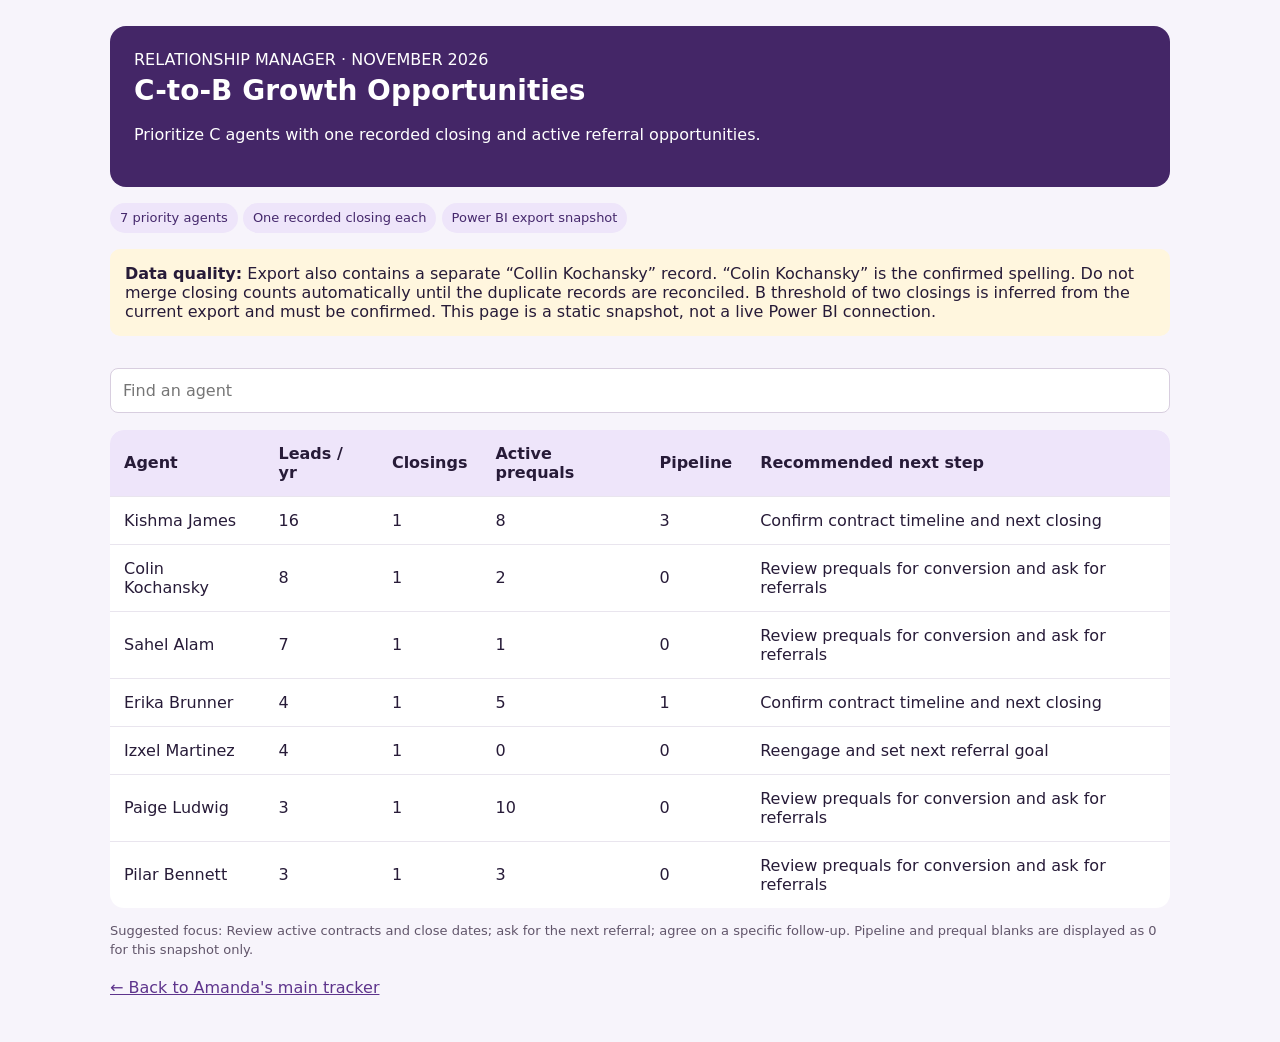
==== c-to-b-opportunities.html @ 154ea4e2 "Add Amanda C-to-B priority opportunity page based on Power BI snapshot" ====
<!doctype html><html lang="en"><head><meta charset="utf-8"><meta name="viewport" content="width=device-width,initial-scale=1"><title>Amanda · C-to-B Growth Opportunities</title><style>body{font:16px system-ui,sans-serif;background:#f7f4fb;color:#271b38;margin:0}.wrap{max-width:1060px;margin:auto;padding:26px}header{background:#442667;color:white;padding:24px;border-radius:16px}h1{margin:5px 0;font-size:28px}p{line-height:1.5}.tag{display:inline-block;background:#eee5fa;color:#45286c;border-radius:20px;padding:5px 10px;font-size:13px}table{width:100%;border-collapse:collapse;background:white;border-radius:14px;overflow:hidden}th,td{text-align:left;padding:14px;border-bottom:1px solid #e9e5ee}th{background:#eee5fa}tr:last-child td{border:0}input{padding:12px;border:1px solid #d8cedf;border-radius:8px;font:inherit;max-width:100%;box-sizing:border-box}input[type=search]{width:100%;margin:17px 0}.note{background:#fff6de;padding:15px;border-radius:10px;margin:15px 0}a{color:#5e348c}.actions{font-size:13px;color:#61556a}.scroll{overflow-x:auto}button{background:#553078;color:white;border:0;border-radius:8px;padding:9px 12px;cursor:pointer}@media(max-width:650px){th,td{padding:10px;font-size:13px}.wrap{padding:12px}}</style></head><body><div class="wrap"><header><div>RELATIONSHIP MANAGER · NOVEMBER 2026</div><h1>C-to-B Growth Opportunities</h1><p>Prioritize C agents with one recorded closing and active referral opportunities.</p></header><p><span class="tag">7 priority agents</span> <span class="tag">One recorded closing each</span> <span class="tag">Power BI export snapshot</span></p><div class="note"><strong>Data quality:</strong> Export also contains a separate “Collin Kochansky” record. “Colin Kochansky” is the confirmed spelling. Do not merge closing counts automatically until the duplicate records are reconciled. B threshold of two closings is inferred from the current export and must be confirmed. This page is a static snapshot, not a live Power BI connection.</div><input type="search" id="q" placeholder="Find an agent" aria-label="Search agents"><div class="scroll"><table><thead><tr><th>Agent</th><th>Leads / yr</th><th>Closings</th><th>Active prequals</th><th>Pipeline</th><th>Recommended next step</th></tr></thead><tbody id="rows"></tbody></table></div><p class="actions">Suggested focus: Review active contracts and close dates; ask for the next referral; agree on a specific follow-up. Pipeline and prequal blanks are displayed as 0 for this snapshot only.</p><p><a href="./index.html">← Back to Amanda's main tracker</a></p></div><script>const data=[["Kishma James",16,1,8,3],["Colin Kochansky",8,1,2,0],["Sahel Alam",7,1,1,0],["Erika Brunner",4,1,5,1],["Izxel Martinez",4,1,0,0],["Paige Ludwig",3,1,10,0],["Pilar Bennett",3,1,3,0]];const tbody=document.getElementById('rows');const q=document.getElementById('q');function render(){tbody.textContent='';for(const a of data){if(!a[0].toLowerCase().includes(q.value.toLowerCase()))continue;const tr=document.createElement('tr');const tip=a[4]>0?'Confirm contract timeline and next closing':a[3]>0?'Review prequals for conversion and ask for referrals':'Reengage and set next referral goal';for(const v of [...a,tip]){const td=document.createElement('td');td.textContent=String(v);tr.appendChild(td)}tbody.appendChild(tr)}}q.addEventListener('input',render);render();</script></body></html>
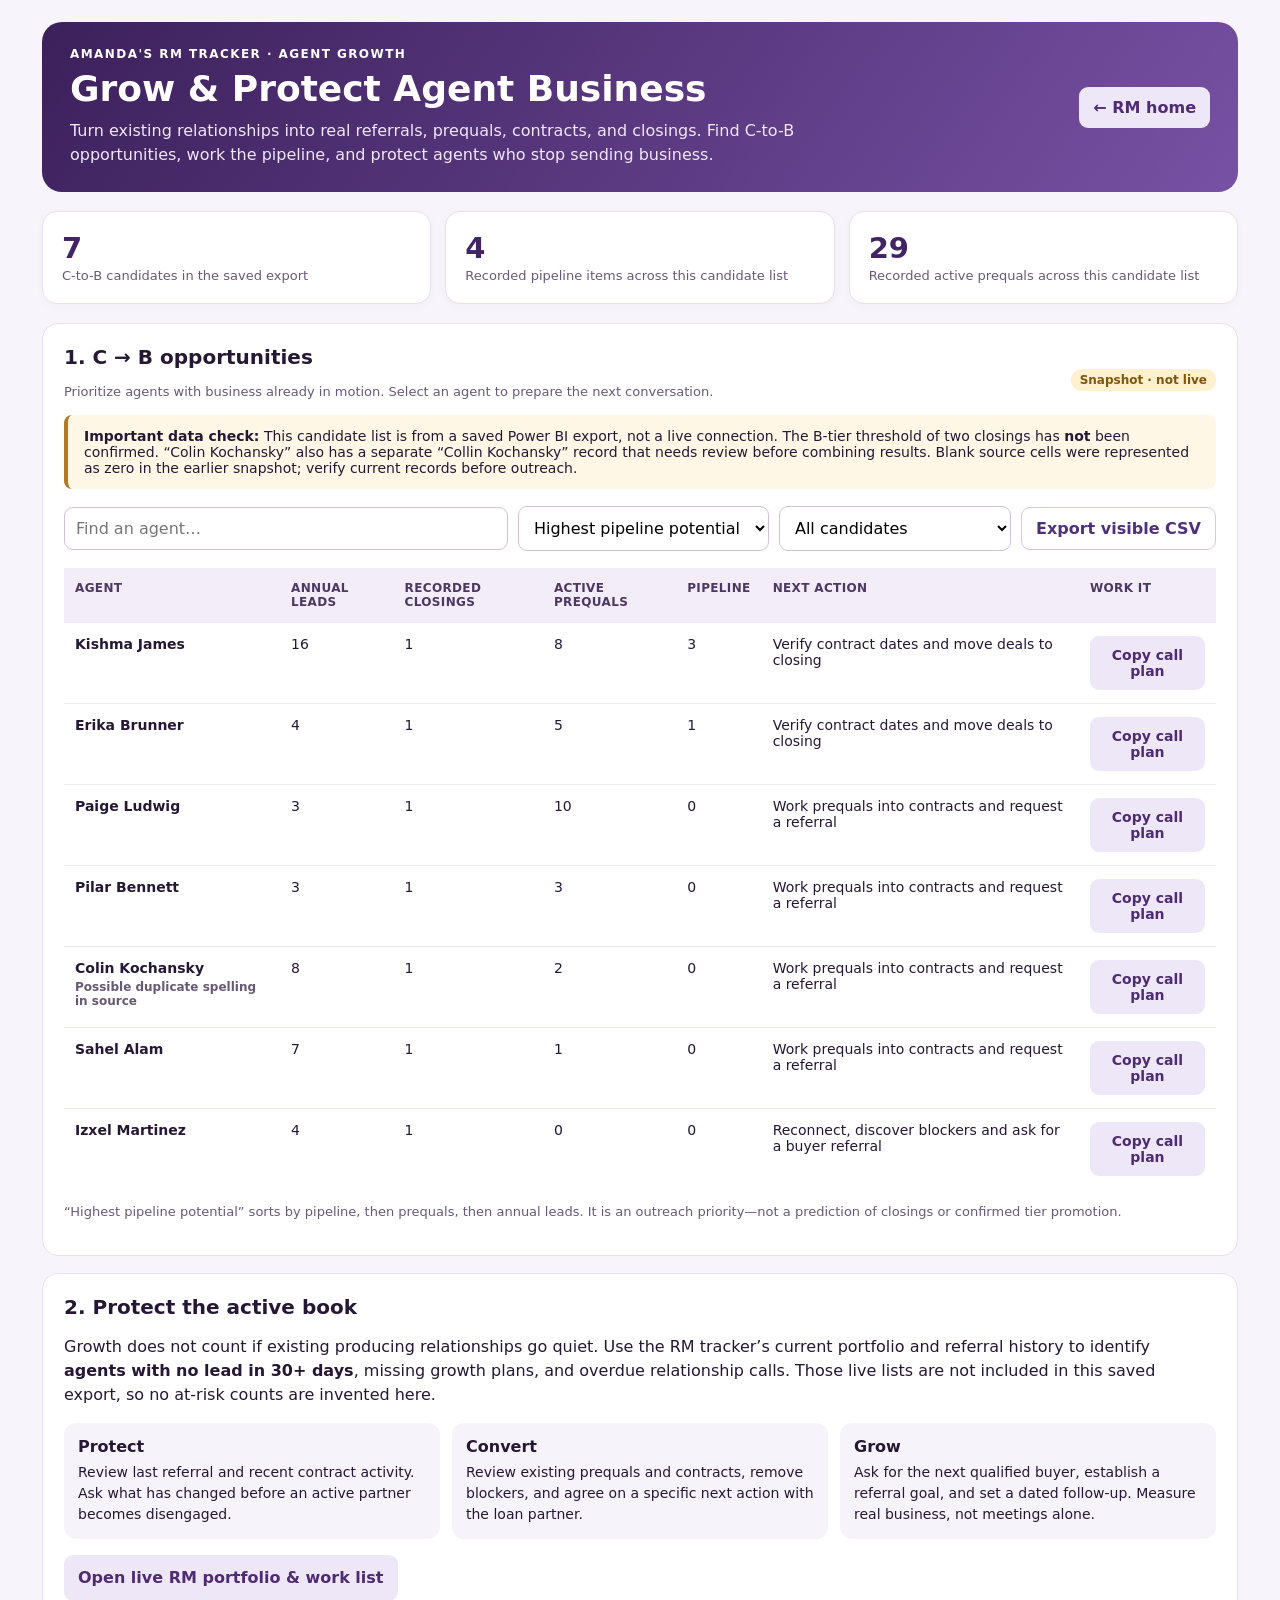
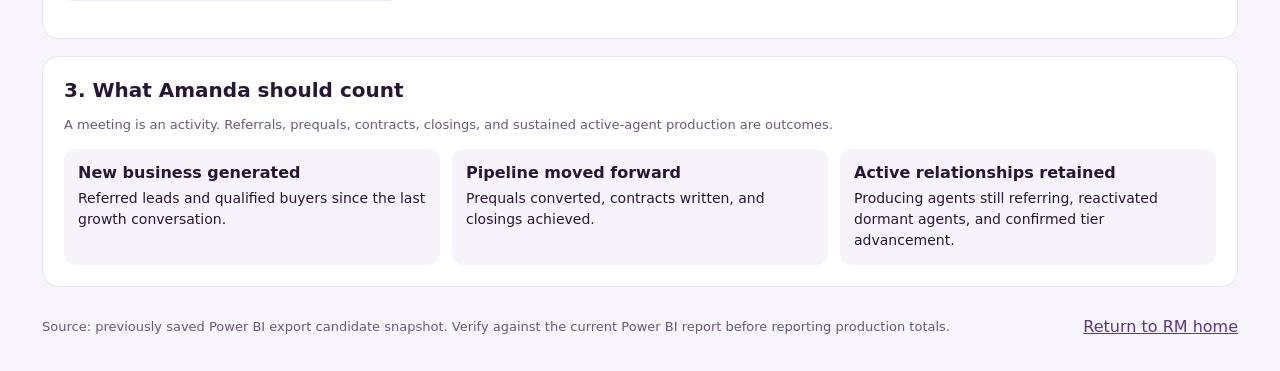
==== commit 2252711f: "Improve C-to-B opportunity page with pipeline prioritization and agent retention playbook" ====
--- a/c-to-b-opportunities.html
+++ b/c-to-b-opportunities.html
@@ -1 +1,37 @@
-<!doctype html><html lang="en"><head><meta charset="utf-8"><meta name="viewport" content="width=device-width,initial-scale=1"><title>Amanda · C-to-B Growth Opportunities</title><style>body{font:16px system-ui,sans-serif;background:#f7f4fb;color:#271b38;margin:0}.wrap{max-width:1060px;margin:auto;padding:26px}header{background:#442667;color:white;padding:24px;border-radius:16px}h1{margin:5px 0;font-size:28px}p{line-height:1.5}.tag{display:inline-block;background:#eee5fa;color:#45286c;border-radius:20px;padding:5px 10px;font-size:13px}table{width:100%;border-collapse:collapse;background:white;border-radius:14px;overflow:hidden}th,td{text-align:left;padding:14px;border-bottom:1px solid #e9e5ee}th{background:#eee5fa}tr:last-child td{border:0}input{padding:12px;border:1px solid #d8cedf;border-radius:8px;font:inherit;max-width:100%;box-sizing:border-box}input[type=search]{width:100%;margin:17px 0}.note{background:#fff6de;padding:15px;border-radius:10px;margin:15px 0}a{color:#5e348c}.actions{font-size:13px;color:#61556a}.scroll{overflow-x:auto}button{background:#553078;color:white;border:0;border-radius:8px;padding:9px 12px;cursor:pointer}@media(max-width:650px){th,td{padding:10px;font-size:13px}.wrap{padding:12px}}</style></head><body><div class="wrap"><header><div>RELATIONSHIP MANAGER · NOVEMBER 2026</div><h1>C-to-B Growth Opportunities</h1><p>Prioritize C agents with one recorded closing and active referral opportunities.</p></header><p><span class="tag">7 priority agents</span> <span class="tag">One recorded closing each</span> <span class="tag">Power BI export snapshot</span></p><div class="note"><strong>Data quality:</strong> Export also contains a separate “Collin Kochansky” record. “Colin Kochansky” is the confirmed spelling. Do not merge closing counts automatically until the duplicate records are reconciled. B threshold of two closings is inferred from the current export and must be confirmed. This page is a static snapshot, not a live Power BI connection.</div><input type="search" id="q" placeholder="Find an agent" aria-label="Search agents"><div class="scroll"><table><thead><tr><th>Agent</th><th>Leads / yr</th><th>Closings</th><th>Active prequals</th><th>Pipeline</th><th>Recommended next step</th></tr></thead><tbody id="rows"></tbody></table></div><p class="actions">Suggested focus: Review active contracts and close dates; ask for the next referral; agree on a specific follow-up. Pipeline and prequal blanks are displayed as 0 for this snapshot only.</p><p><a href="./index.html">← Back to Amanda's main tracker</a></p></div><script>const data=[["Kishma James",16,1,8,3],["Colin Kochansky",8,1,2,0],["Sahel Alam",7,1,1,0],["Erika Brunner",4,1,5,1],["Izxel Martinez",4,1,0,0],["Paige Ludwig",3,1,10,0],["Pilar Bennett",3,1,3,0]];const tbody=document.getElementById('rows');const q=document.getElementById('q');function render(){tbody.textContent='';for(const a of data){if(!a[0].toLowerCase().includes(q.value.toLowerCase()))continue;const tr=document.createElement('tr');const tip=a[4]>0?'Confirm contract timeline and next closing':a[3]>0?'Review prequals for conversion and ask for referrals':'Reengage and set next referral goal';for(const v of [...a,tip]){const td=document.createElement('td');td.textContent=String(v);tr.appendChild(td)}tbody.appendChild(tr)}}q.addEventListener('input',render);render();</script></body></html>+<!doctype html>
+<html lang="en"><head><meta charset="utf-8"><meta name="viewport" content="width=device-width,initial-scale=1">
+<title>RM Tracker | Grow & Protect Agent Business</title>
+<style>
+:root{font-family:Inter,system-ui,-apple-system,Segoe UI,sans-serif;color:#261735;background:#f7f5fb}*{box-sizing:border-box}body{margin:0}a{color:#59358b}button,select,input{font:inherit}button{cursor:pointer}.shell{max-width:1240px;margin:auto;padding:22px}header{background:linear-gradient(125deg,#3c205b,#7751a4);border-radius:20px;color:#fff;padding:25px 28px;display:flex;justify-content:space-between;gap:20px;align-items:center}header a{color:#fff}h1{font-size:clamp(24px,4vw,36px);line-height:1.12;margin:8px 0}h2{font-size:20px;margin:0 0 8px}p{line-height:1.5}.eyebrow{font-size:12px;letter-spacing:.12em;text-transform:uppercase;font-weight:750}.sub{max-width:730px;margin:10px 0 0;color:#f0e7f7}.btn{background:#59358b;color:#fff;border:0;border-radius:9px;padding:11px 14px;display:inline-flex;align-items:center;justify-content:center;text-decoration:none;font-weight:700}.btn.secondary{background:#eee7f8;color:#4e2b72}.btn.outline{background:#fff;color:#503078;border:1px solid #d4c9e2}.btn:focus-visible,a:focus-visible,input:focus-visible,select:focus-visible{outline:3px solid #a980e2;outline-offset:2px}.grid{display:grid;grid-template-columns:repeat(3,minmax(0,1fr));gap:14px;margin:19px 0}.tile{padding:19px;background:white;border:1px solid #e6dfef;border-radius:15px;box-shadow:0 2px 8px #33204a08}.tile strong{font-size:29px;color:#422363;display:block}.tile span{font-size:13px;color:#695975}.panel{background:#fff;border:1px solid #e6dfef;border-radius:16px;margin:17px 0;padding:21px}.notice{background:#fff7e6;border-left:4px solid #b27b1f;border-radius:8px;padding:13px 16px;font-size:14px}.meta{font-size:13px;color:#685978}.toolbar{display:flex;flex-wrap:wrap;gap:10px;align-items:center;margin:17px 0}input,select{background:#fff;border:1px solid #cec2db;border-radius:9px;padding:11px;min-width:0}input[type=search]{flex:1;min-width:190px}.tablewrap{overflow:auto}table{width:100%;border-collapse:collapse;min-width:850px}th{text-align:left;background:#f3edf9;font-size:12px;text-transform:uppercase;letter-spacing:.03em;color:#4c3862}td,th{padding:13px 11px;border-bottom:1px solid #eee8f3;vertical-align:top}td{font-size:14px}tr:last-child td{border-bottom:0}.name{font-weight:750}.chip{font-size:12px;display:inline-block;border-radius:50px;padding:4px 9px;background:#e9ddf8;color:#4c2b77;font-weight:700}.chip.gold{background:#fff0ce;color:#81560b}.small{font-size:12px;color:#675873;display:block;margin-top:4px}.steps{display:grid;grid-template-columns:repeat(3,minmax(0,1fr));gap:12px;margin-top:14px}.step{background:#f7f3fb;padding:14px;border-radius:12px}.step b{display:block;margin-bottom:6px}.step p{margin:0;font-size:14px}.count{font-variant-numeric:tabular-nums}.foot{display:flex;flex-wrap:wrap;gap:10px;align-items:center;justify-content:space-between}.hide{display:none!important}@media(max-width:800px){header{display:block}.grid,.steps{grid-template-columns:1fr}.shell{padding:12px}.panel{padding:15px}}
+</style></head>
+<body><main class="shell"><header><div><div class="eyebrow">Amanda's RM Tracker · Agent growth</div><h1>Grow &amp; Protect Agent Business</h1><p class="sub">Turn existing relationships into real referrals, prequals, contracts, and closings. Find C-to-B opportunities, work the pipeline, and protect agents who stop sending business.</p></div><div><a class="btn secondary" href="./index.html">← RM home</a></div></header>
+<div class="grid" aria-label="Snapshot summary"><div class="tile"><strong class="count" id="total">7</strong><span>C-to-B candidates in the saved export</span></div><div class="tile"><strong class="count" id="pipeline">4</strong><span>Recorded pipeline items across this candidate list</span></div><div class="tile"><strong class="count" id="prequals">29</strong><span>Recorded active prequals across this candidate list</span></div></div>
+<section class="panel"><div class="foot"><div><h2>1. C → B opportunities</h2><p class="meta">Prioritize agents with business already in motion. Select an agent to prepare the next conversation.</p></div><span class="chip gold">Snapshot · not live</span></div>
+<div class="notice"><b>Important data check:</b> This candidate list is from a saved Power BI export, not a live connection. The B-tier threshold of two closings has <b>not</b> been confirmed. “Colin Kochansky” also has a separate “Collin Kochansky” record that needs review before combining results. Blank source cells were represented as zero in the earlier snapshot; verify current records before outreach.</div>
+<div class="toolbar"><input id="search" type="search" placeholder="Find an agent…" aria-label="Find an agent"><select id="sort" aria-label="Sort opportunities"><option value="priority">Highest pipeline potential</option><option value="prequal">Most active prequals</option><option value="leads">Most annual referrals</option><option value="name">Agent name A–Z</option></select><select id="filter" aria-label="Filter opportunities"><option value="all">All candidates</option><option value="pipeline">Has pipeline</option><option value="prequal">Has active prequals</option><option value="reengage">Reengagement needed</option></select><button id="export" class="btn outline" type="button">Export visible CSV</button></div>
+<div class="tablewrap"><table><thead><tr><th>Agent</th><th>Annual leads</th><th>Recorded closings</th><th>Active prequals</th><th>Pipeline</th><th>Next action</th><th>Work it</th></tr></thead><tbody id="rows"></tbody></table></div><p id="empty" class="meta hide">No candidates match those filters.</p><p class="meta">“Highest pipeline potential” sorts by pipeline, then prequals, then annual leads. It is an outreach priority—not a prediction of closings or confirmed tier promotion.</p></section>
+<section class="panel"><h2>2. Protect the active book</h2><p>Growth does not count if existing producing relationships go quiet. Use the RM tracker’s current portfolio and referral history to identify <b>agents with no lead in 30+ days</b>, missing growth plans, and overdue relationship calls. Those live lists are not included in this saved export, so no at-risk counts are invented here.</p><div class="steps"><div class="step"><b>Protect</b><p>Review last referral and recent contract activity. Ask what has changed before an active partner becomes disengaged.</p></div><div class="step"><b>Convert</b><p>Review existing prequals and contracts, remove blockers, and agree on a specific next action with the loan partner.</p></div><div class="step"><b>Grow</b><p>Ask for the next qualified buyer, establish a referral goal, and set a dated follow-up. Measure real business, not meetings alone.</p></div></div><p><a class="btn secondary" href="./index.html">Open live RM portfolio &amp; work list</a></p></section>
+<section class="panel"><h2>3. What Amanda should count</h2><p class="meta">A meeting is an activity. Referrals, prequals, contracts, closings, and sustained active-agent production are outcomes.</p><div class="steps"><div class="step"><b>New business generated</b><p>Referred leads and qualified buyers since the last growth conversation.</p></div><div class="step"><b>Pipeline moved forward</b><p>Prequals converted, contracts written, and closings achieved.</p></div><div class="step"><b>Active relationships retained</b><p>Producing agents still referring, reactivated dormant agents, and confirmed tier advancement.</p></div></div></section>
+<div class="foot"><p class="meta">Source: previously saved Power BI export candidate snapshot. Verify against the current Power BI report before reporting production totals.</p><a href="./index.html">Return to RM home</a></div></main>
+<script>
+'use strict';
+const agents=[
+{name:'Kishma James',leads:16,closings:1,prequals:8,pipeline:3},
+{name:'Colin Kochansky',leads:8,closings:1,prequals:2,pipeline:0,flag:'Possible duplicate spelling in source'},
+{name:'Sahel Alam',leads:7,closings:1,prequals:1,pipeline:0},
+{name:'Erika Brunner',leads:4,closings:1,prequals:5,pipeline:1},
+{name:'Izxel Martinez',leads:4,closings:1,prequals:0,pipeline:0},
+{name:'Paige Ludwig',leads:3,closings:1,prequals:10,pipeline:0},
+{name:'Pilar Bennett',leads:3,closings:1,prequals:3,pipeline:0}
+];
+const $=id=>document.getElementById(id);
+$('total').textContent=agents.length;
+$('pipeline').textContent=agents.reduce((a,b)=>a+b.pipeline,0);
+$('prequals').textContent=agents.reduce((a,b)=>a+b.prequals,0);
+function action(a){return a.pipeline?'Verify contract dates and move deals to closing':a.prequals?'Work prequals into contracts and request a referral':'Reconnect, discover blockers and ask for a buyer referral';}
+function visible(){let a=agents.filter(x=>x.name.toLowerCase().includes($('search').value.trim().toLowerCase()));const f=$('filter').value;if(f==='pipeline')a=a.filter(x=>x.pipeline>0);if(f==='prequal')a=a.filter(x=>x.prequals>0);if(f==='reengage')a=a.filter(x=>!x.pipeline&&!x.prequals);const s=$('sort').value;const rank=(x,y)=>y.pipeline-x.pipeline||y.prequals-x.prequals||y.leads-x.leads||x.name.localeCompare(y.name);a.sort(s==='name'?(x,y)=>x.name.localeCompare(y.name):s==='prequal'?(x,y)=>y.prequals-x.prequals||rank(x,y):s==='leads'?(x,y)=>y.leads-x.leads||rank(x,y):rank);return a;}
+function render(){const body=$('rows');body.replaceChildren();const list=visible();$('empty').classList.toggle('hide',!!list.length);for(const a of list){const tr=document.createElement('tr');const cell=(v,cl)=>{const td=document.createElement('td');td.textContent=String(v);if(cl)td.className=cl;tr.append(td);return td};const name=cell(a.name,'name');if(a.flag){const span=document.createElement('span');span.className='small';span.textContent=a.flag;name.append(span)}cell(a.leads,'count');cell(a.closings,'count');cell(a.prequals,'count');cell(a.pipeline,'count');cell(action(a));const btn=document.createElement('button');btn.className='btn secondary';btn.type='button';btn.textContent='Copy call plan';btn.setAttribute('aria-label','Copy call plan for '+a.name);btn.addEventListener('click',async()=>{const msg='RM GROWTH FOLLOW-UP — '+a.name+'\nSource: saved Power BI export; verify current data and tier criteria.\nRecorded: '+a.leads+' annual leads, '+a.closings+' closings, '+a.prequals+' prequals, '+a.pipeline+' pipeline items.\nNext action: '+action(a)+'.\nAsk: What buyers are you working with right now? What can our team do to help convert them? Who is the next qualified buyer you can refer?\nCapture: current status, referral commitment, follow-up date, LP owner, and actual business generated.';try{await navigator.clipboard.writeText(msg);btn.textContent='Copied ✓';setTimeout(()=>btn.textContent='Copy call plan',2000)}catch(e){window.prompt('Copy call plan:',msg)}});const td=document.createElement('td');td.append(btn);tr.append(td);body.append(tr)}}
+['search','sort','filter'].forEach(id=>$(id).addEventListener(id==='search'?'input':'change',render));
+$('export').addEventListener('click',()=>{const lines=[['Agent','Annual leads (snapshot)','Closings (snapshot)','Prequals (snapshot)','Pipeline (snapshot)','Next action','Data caution'],...visible().map(a=>[a.name,a.leads,a.closings,a.prequals,a.pipeline,action(a),a.flag||'Verify current Power BI'])];const csv=lines.map(row=>row.map(v=>'"'+String(v).replace(/"/g,'""')+'"').join(',')).join('\r\n');const file=new Blob([csv],{type:'text/csv;charset=utf-8'});const url=URL.createObjectURL(file);const link=document.createElement('a');link.href=url;link.download='rm-c-to-b-growth-snapshot.csv';document.body.append(link);link.click();link.remove();setTimeout(()=>URL.revokeObjectURL(url),1000)});
+render();
+</script></body></html>
